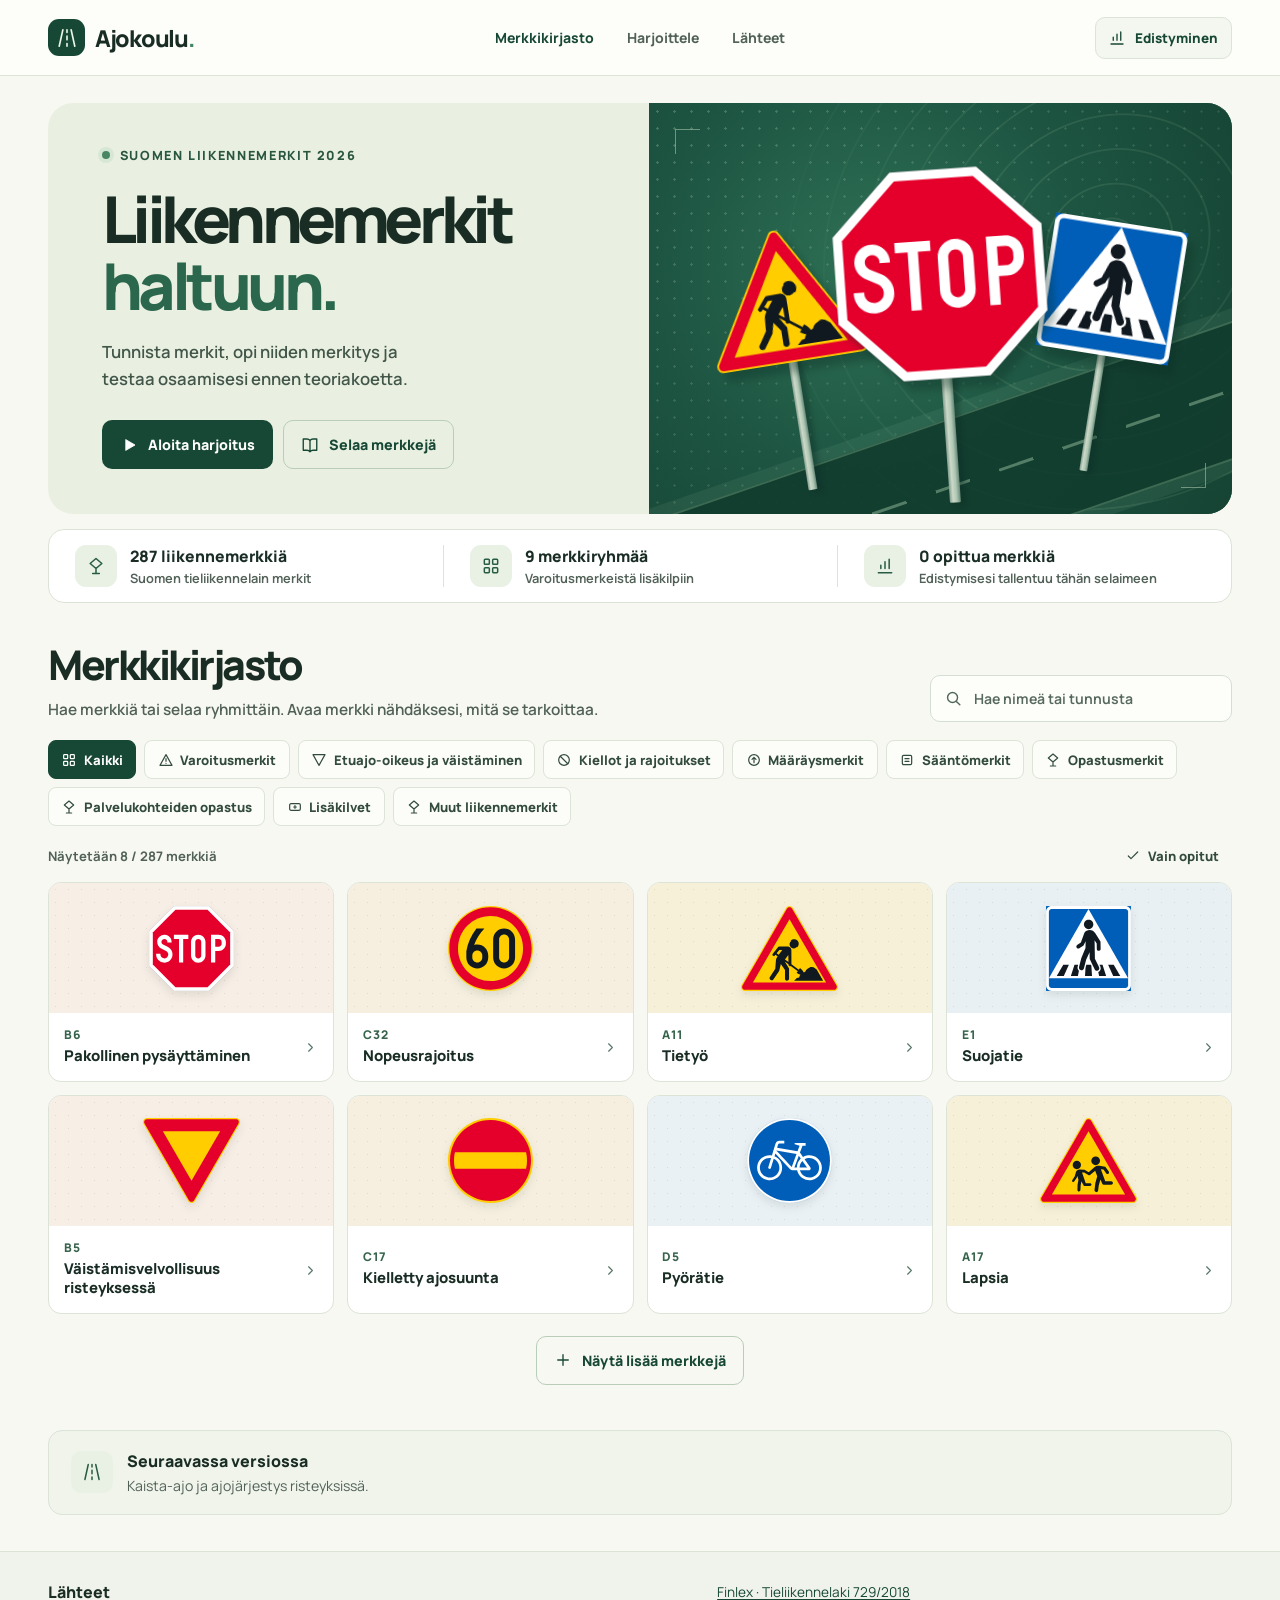
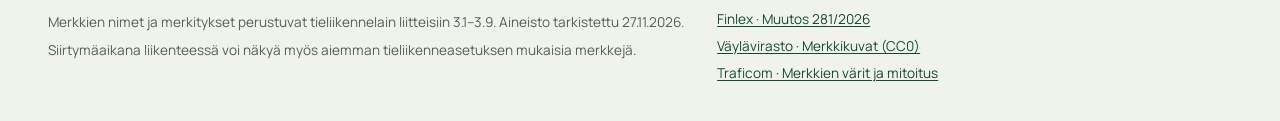
==== index.html @ 222dfa7f "First version" ====
<!doctype html>
<html lang="fi">
<head>
  <meta charset="utf-8">
  <meta name="viewport" content="width=device-width, initial-scale=1">
  <meta name="description" content="Opettele Suomen liikennemerkit merkkikirjaston ja monivalintaharjoitusten avulla. Aineisto on tarkistettu vuonna 2026.">
  <meta name="theme-color" content="#f7f8f2">
  <title>Ajokoulu – Liikennemerkit haltuun</title>
  <link rel="icon" href="./assets/signs/B6.svg" type="image/svg+xml">
  <link rel="stylesheet" href="./styles.css">
  <script defer src="./signs.js"></script>
  <script defer src="./app.js"></script>
</head>
<body id="alku">
  <svg class="icon-library" xmlns="http://www.w3.org/2000/svg" aria-hidden="true">
    <symbol id="i-road" viewBox="0 0 24 24"><path d="M7.5 3 3.5 21M16.5 3l4 18M12 3v3m0 4v4m0 4v3"/></symbol>
    <symbol id="i-book" viewBox="0 0 24 24"><path d="M12 6a5 5 0 0 0-4-2H3v15h5a5 5 0 0 1 4 2 5 5 0 0 1 4-2h5V4h-5a5 5 0 0 0-4 2zm0 0v15"/></symbol>
    <symbol id="i-play" viewBox="0 0 24 24"><path d="m8 5 12 7-12 7z"/></symbol>
    <symbol id="i-progress" viewBox="0 0 24 24"><path d="M4 20h16M7 15v-4m5 4V7m5 8V4"/></symbol>
    <symbol id="i-search" viewBox="0 0 24 24"><circle cx="10.8" cy="10.8" r="6.3"/><path d="m16 16 4 4"/></symbol>
    <symbol id="i-grid" viewBox="0 0 24 24"><rect x="4" y="4" width="6" height="6" rx="1"/><rect x="14" y="4" width="6" height="6" rx="1"/><rect x="4" y="14" width="6" height="6" rx="1"/><rect x="14" y="14" width="6" height="6" rx="1"/></symbol>
    <symbol id="i-sign" viewBox="0 0 24 24"><path d="M12 16v5m-4 0h8M12 3l7 6-7 6-7-6z"/></symbol>
    <symbol id="i-warning" viewBox="0 0 24 24"><path d="M12 4 3 20h18zM12 10v4m0 3h.01"/></symbol>
    <symbol id="i-yield" viewBox="0 0 24 24"><path d="M12 20 3 4h18z"/></symbol>
    <symbol id="i-ban" viewBox="0 0 24 24"><circle cx="12" cy="12" r="8"/><path d="m6.4 6.4 11.2 11.2"/></symbol>
    <symbol id="i-direction" viewBox="0 0 24 24"><circle cx="12" cy="12" r="8"/><path d="m9 11 3-3 3 3m-3-3v8"/></symbol>
    <symbol id="i-rule" viewBox="0 0 24 24"><rect x="5" y="5" width="14" height="14" rx="2"/><path d="M9 10h6m-6 4h6"/></symbol>
    <symbol id="i-extra" viewBox="0 0 24 24"><rect x="4" y="7" width="16" height="10" rx="2"/><path d="M12 10v4m-2-2h4"/></symbol>
    <symbol id="i-check" viewBox="0 0 24 24"><path d="m5 12 4 4 10-10"/></symbol>
    <symbol id="i-close" viewBox="0 0 24 24"><path d="m6 6 12 12M18 6 6 18"/></symbol>
    <symbol id="i-chevron" viewBox="0 0 24 24"><path d="m9 6 6 6-6 6"/></symbol>
    <symbol id="i-plus" viewBox="0 0 24 24"><path d="M5 12h14m-7-7v14"/></symbol>
  </svg>
  <a class="skip-link" href="#sisalto">Siirry sisältöön</a>
  <header class="site-header">
    <div class="wrap header-inner">
      <a class="brand" href="#alku" aria-label="Ajokoulu, sivun alku">
        <span class="brand-mark"><svg class="icon" aria-hidden="true"><use href="#i-road"></use></svg></span>
        <span>Ajokoulu<span class="brand-dot">.</span></span>
      </a>
      <nav class="nav" aria-label="Päävalikko">
        <a href="#merkkikirjasto" class="nav-primary">Merkkikirjasto</a>
        <button type="button" data-start-quiz>Harjoittele</button>
        <a href="#lahteet">Lähteet</a>
      </nav>
      <button type="button" class="progress-link" id="show-progress">
        <svg class="icon" aria-hidden="true"><use href="#i-progress"></use></svg><span>Edistyminen</span>
      </button>
    </div>
  </header>
  <main class="wrap" id="sisalto">
    <section class="hero" aria-labelledby="main-title">
      <div class="hero-copy">
        <p class="eyebrow"><span></span> Suomen liikennemerkit 2026</p>
        <h1 id="main-title">Liikennemerkit <em>haltuun.</em></h1>
        <p class="hero-description">Tunnista merkit, opi niiden merkitys ja testaa osaamisesi ennen teoriakoetta.</p>
        <div class="hero-actions">
          <button class="button button-primary" type="button" data-start-quiz><svg class="icon" aria-hidden="true"><use href="#i-play"></use></svg>Aloita harjoitus</button>
          <a class="button button-outline" href="#merkkikirjasto"><svg class="icon" aria-hidden="true"><use href="#i-book"></use></svg>Selaa merkkejä</a>
        </div>
      </div>
      <div class="hero-art" aria-hidden="true">
        <div class="art-lines"></div>
        <div class="art-road"></div>
        <span class="art-frame frame-top"></span><span class="art-frame frame-bottom"></span>
        <div class="roadside roadside-work"><span class="sign-pole"></span><img src="./assets/signs/A11.svg" alt=""></div>
        <div class="roadside roadside-stop"><span class="sign-pole"></span><img src="./assets/signs/B6.svg" alt=""></div>
        <div class="roadside roadside-crossing"><span class="sign-pole"></span><img src="./assets/signs/E1.svg" alt=""></div>
      </div>
    </section>

    <section class="facts" aria-label="Aineisto ja edistyminen">
      <div class="fact"><span class="fact-icon"><svg class="icon" aria-hidden="true"><use href="#i-sign"></use></svg></span><div><strong id="sign-total">Liikennemerkit</strong><span>Suomen tieliikennelain merkit</span></div></div>
      <div class="fact"><span class="fact-icon"><svg class="icon" aria-hidden="true"><use href="#i-grid"></use></svg></span><div><strong>9 merkkiryhmää</strong><span>Varoitusmerkeistä lisäkilpiin</span></div></div>
      <div class="fact"><span class="fact-icon"><svg class="icon" aria-hidden="true"><use href="#i-progress"></use></svg></span><div><strong id="learned-total">0 opittua merkkiä</strong><span>Edistymisesi tallentuu tähän selaimeen</span></div></div>
    </section>

    <section class="catalog" id="merkkikirjasto" aria-labelledby="catalog-title">
      <div class="catalog-heading">
        <div>
          <h2 id="catalog-title">Merkkikirjasto</h2>
          <p>Hae merkkiä tai selaa ryhmittäin. Avaa merkki nähdäksesi, mitä se tarkoittaa.</p>
        </div>
        <div class="search-box">
          <svg class="icon" aria-hidden="true"><use href="#i-search"></use></svg>
          <label class="sr-only" for="search">Hae nimeä tai tunnusta</label>
          <input id="search" type="search" autocomplete="off" placeholder="Hae nimeä tai tunnusta">
        </div>
      </div>
      <div class="category-list" id="categories" role="group" aria-label="Rajaa merkkiryhmän mukaan"></div>
      <div class="catalog-meta">
        <p id="catalog-count" role="status"></p>
        <button id="learned-filter" type="button" aria-pressed="false"><svg class="icon" aria-hidden="true"><use href="#i-check"></use></svg> Vain opitut</button>
      </div>
      <div class="sign-grid" id="sign-grid"></div>
      <div class="empty-state" id="empty-state" hidden>
        <p id="empty-message"></p>
        <button class="button button-outline" id="reset-filters" type="button">Tyhjennä rajaukset</button>
      </div>
      <div class="catalog-pagination" id="pagination" hidden>
        <button class="button button-outline" id="show-more" type="button"><svg class="icon" aria-hidden="true"><use href="#i-plus"></use></svg>Näytä lisää merkkejä</button>
      </div>
      <noscript><p>Merkkikirjasto ja harjoitukset tarvitsevat JavaScriptin.</p></noscript>
    </section>

    <section class="roadmap" aria-labelledby="roadmap-title">
      <span class="fact-icon"><svg class="icon" aria-hidden="true"><use href="#i-road"></use></svg></span>
      <div><h2 id="roadmap-title">Seuraavassa versiossa</h2><p>Kaista-ajo ja ajojärjestys risteyksissä.</p></div>
    </section>
  </main>
  <footer class="site-footer" id="lahteet">
    <div class="wrap footer-inner">
      <div>
        <h2>Lähteet</h2>
        <p>Merkkien nimet ja merkitykset perustuvat tieliikennelain liitteisiin 3.1–3.9. Aineisto tarkistettu 27.11.2026.</p>
        <p>Siirtymäaikana liikenteessä voi näkyä myös aiemman tieliikenneasetuksen mukaisia merkkejä.</p>
      </div>
      <ul>
        <li><a href="https://www.finlex.fi/fi/lainsaadanto/2018/729">Finlex · Tieliikennelaki 729/2018</a></li>
        <li><a href="https://www.finlex.fi/fi/lainsaadanto/saadoskokoelma/2026/281">Finlex · Muutos 281/2026</a></li>
        <li><a href="https://github.com/finnishtransportagency/liikennemerkit">Väylävirasto · Merkkikuvat (CC0)</a></li>
        <li><a href="https://www.traficom.fi/fi/tieliikenteen-turvallisuus-ja-valvonta/tie-ja-raitioliikenteen-ohjauslaitteiden-varit-rakenne-ja-mitoitus">Traficom · Merkkien värit ja mitoitus</a></li>
      </ul>
    </div>
  </footer>

  <dialog id="sign-dialog" aria-labelledby="sign-title" class="dialog">
    <div class="dialog-top"><p id="sign-category" class="dialog-kicker"></p><button class="icon-button close-dialog" type="button" aria-label="Sulje merkin tiedot"><svg class="icon" aria-hidden="true"><use href="#i-close"></use></svg></button></div>
    <div class="detail-display" id="detail-display">
      <img id="detail-image" alt="">
    </div>
    <div class="dialog-content">
      <p id="detail-code" class="sign-code"></p>
      <h2 id="sign-title"></h2>
      <div id="sign-explanation"></div>
      <div id="variants" class="variants" hidden>
        <h3>Merkin kuvat</h3>
        <div id="variant-list" class="variant-list" role="group" aria-label="Valitse merkin kuva"></div>
      </div>
      <details id="legal-text" class="legal-text"><summary>Tieliikennelain selite</summary><div id="sign-law"></div></details>
      <div class="dialog-actions">
        <button class="button button-primary" type="button" id="toggle-learned" aria-pressed="false"><svg class="icon" aria-hidden="true"><use href="#i-check"></use></svg><span>Merkitse opituksi</span></button>
        <a id="sign-source" class="detail-source" href="https://www.finlex.fi/fi/lainsaadanto/2018/729">Katso lähde Finlexistä</a>
      </div>
    </div>
  </dialog>

  <dialog id="quiz-dialog" aria-labelledby="quiz-title" class="dialog quiz-dialog">
    <div class="dialog-top"><p class="dialog-kicker">Liikennemerkkiharjoitus</p><button class="icon-button close-dialog" type="button" aria-label="Sulje harjoitus"><svg class="icon" aria-hidden="true"><use href="#i-close"></use></svg></button></div>
    <div class="dialog-content" id="quiz-content"></div>
  </dialog>

  <dialog id="progress-dialog" aria-labelledby="progress-title" class="dialog">
    <div class="dialog-top"><p class="dialog-kicker">Oma edistyminen</p><button class="icon-button close-dialog" type="button" aria-label="Sulje edistyminen"><svg class="icon" aria-hidden="true"><use href="#i-close"></use></svg></button></div>
    <div class="dialog-content progress-content">
      <h2 id="progress-title">Opitut merkit</h2>
      <p id="progress-description"></p>
      <div id="progress-groups" class="progress-groups"></div>
      <button type="button" class="button button-primary" id="show-learned"><svg class="icon" aria-hidden="true"><use href="#i-check"></use></svg>Selaa opittuja merkkejä</button>
    </div>
  </dialog>
</body>
</html>
---- styles.css ----
@font-face {
  font-family: Manrope;
  src: url("./assets/fonts/manrope-latin.woff2") format("woff2");
  font-weight: 400 800;
  font-style: normal;
  font-display: swap;
}

:root {
  color-scheme: light;
  --page: #f7f8f2;
  --surface: #fff;
  --ink: #192d24;
  --muted: #516157;
  --forest: #174835;
  --green: #2b674d;
  --line: #dce3d7;
  --pale: #e8f0e1;
  --max-width: 1232px;
  font-family: Manrope, system-ui, sans-serif;
  background: var(--page);
  color: var(--ink);
}

*, *::before, *::after { box-sizing: border-box; }
body { margin: 0; min-width: 280px; }
body:has(dialog[open]) { overflow: hidden; }
button, input, select { font: inherit; }
button { cursor: pointer; }
a { color: inherit; }
h1, h2, h3, p { margin: 0; }
img { display: block; max-width: 100%; }
[hidden] { display: none !important; }
:focus-visible { outline: 3px solid #287354; outline-offset: 4px; }

.wrap { width: min(var(--max-width), calc(100% - 96px)); margin-inline: auto; }
.icon-library { position: absolute; width: 0; height: 0; overflow: hidden; }
.icon {
  flex: none;
  inline-size: 20px;
  block-size: 20px;
  fill: none;
  stroke: currentColor;
  stroke-linecap: round;
  stroke-linejoin: round;
  stroke-width: 1.8;
}
.sr-only, .skip-link:not(:focus) {
  position: absolute;
  width: 1px;
  height: 1px;
  overflow: hidden;
  clip-path: inset(50%);
  white-space: nowrap;
}
.skip-link:focus {
  position: absolute;
  z-index: 5;
  top: 1rem;
  left: 1rem;
  padding: .75rem 1rem;
  background: var(--surface);
}

.site-header { background: #fdfefa; border-bottom: 1px solid var(--line); }
.header-inner {
  min-height: 75px;
  display: grid;
  grid-template-columns: 1fr auto 1fr;
  align-items: center;
  gap: 24px;
}
.brand {
  display: inline-flex;
  align-items: center;
  gap: 10px;
  justify-self: start;
  color: var(--ink);
  font-size: 1.45rem;
  font-weight: 800;
  letter-spacing: -.055em;
  text-decoration: none;
}
.brand-mark {
  display: grid;
  place-items: center;
  width: 37px;
  height: 37px;
  border-radius: 11px;
  background: var(--forest);
  color: #eaf6e7;
}
.brand-mark .icon { width: 22px; height: 22px; }
.brand-dot { color: #3f8864; }
.nav { display: flex; align-items: center; gap: clamp(14px, 2.55vw, 38px); }
.nav a, .nav button {
  font-size: .875rem;
  font-weight: 750;
  color: var(--muted);
  white-space: nowrap;
  text-decoration: none;
  background: transparent;
  border: 0;
  padding: .7rem 0;
}
.nav a:hover, .nav button:hover, .nav a.nav-primary { color: var(--forest); }
.nav a:hover, .nav button:hover { text-decoration: underline; text-underline-offset: .25em; }
.progress-link {
  display: flex;
  align-items: center;
  gap: .55rem;
  justify-self: end;
  min-height: 42px;
  padding: .45rem .8rem;
  border: 1px solid var(--line);
  border-radius: 10px;
  background: #f4f7ef;
  color: var(--forest);
  font-size: .84rem;
  font-weight: 800;
}
.progress-link:hover { background: var(--pale); }
.progress-link .icon { width: 18px; height: 18px; }

.hero {
  isolation: isolate;
  display: grid;
  grid-template-columns: 1.03fr 1fr;
  min-height: 411px;
  margin-top: 27px;
  overflow: hidden;
  border-radius: 25px;
  background: #e9f0e1;
}
.hero-copy { padding: clamp(36px, 3.4vw, 48px) clamp(32px, 4.2vw, 61px); }
.eyebrow {
  display: flex;
  align-items: center;
  gap: .62rem;
  margin-bottom: 1.35rem;
  color: #28563f;
  font-size: .79rem;
  font-weight: 800;
  letter-spacing: .13em;
  text-transform: uppercase;
}
.eyebrow span {
  width: 8px;
  height: 8px;
  border-radius: 50%;
  background: #4b8663;
  box-shadow: 0 0 0 4px #d7e7d6;
}
.hero h1 {
  font-size: clamp(2.85rem, 5.05vw, 4.65rem);
  line-height: 1.035;
  font-weight: 800;
  letter-spacing: -.07em;
}
.hero h1 em { display: block; color: var(--green); font-style: normal; }
.hero-description {
  max-width: 330px;
  margin-top: 1.18rem;
  color: #42564a;
  font-size: 1.045rem;
  font-weight: 600;
  line-height: 1.65;
}
.hero-actions { display: flex; flex-wrap: wrap; gap: 10px; margin-top: 1.7rem; }
.button {
  display: inline-flex;
  align-items: center;
  justify-content: center;
  gap: .62rem;
  min-height: 49px;
  padding: .7rem 1.07rem;
  border: 1px solid transparent;
  border-radius: 10px;
  font-weight: 800;
  font-size: .89rem;
  line-height: 1.35;
  text-align: center;
  text-decoration: none;
}
.button .icon { width: 18px; height: 18px; }
.button-primary { background: var(--forest); color: #fff; }
.button-primary:hover { background: #235d45; }
.button-primary .icon:has(use[href="#i-play"]) { fill: currentColor; stroke-width: 1.1; }
.button-outline { border-color: #b9cdb9; background: transparent; color: var(--forest); }
.button-outline:hover { background: #e0ebda; }

.hero-art {
  position: relative;
  isolation: isolate;
  min-height: 100%;
  overflow: hidden;
  background-color: #194f3d;
  background-image: radial-gradient(circle at 38% 40%, #2f7156 0, #1d5542 48%, #164333 100%);
}
.hero-art::before {
  position: absolute;
  inset: 0;
  background: radial-gradient(circle, #bcd6be48 1px, transparent 1.45px) 0 0 / 17px 17px;
  mask-image: linear-gradient(140deg, #000, #0005 65%, transparent);
  content: "";
}
.art-lines {
  position: absolute;
  inset: -44% -41% -12% 17%;
  border-radius: 49%;
  transform: rotate(-28deg);
  background: repeating-radial-gradient(ellipse, transparent 0 25px, #a9d0aa22 26px 27px, transparent 28px 38px);
  mask-image: linear-gradient(120deg, transparent 10%, #000 43%, #0008 80%);
}
.art-road {
  position: absolute;
  inset: auto -30% -8% -20%;
  height: 32%;
  border-block: 2px solid #6d9d7b75;
  transform: rotate(-19deg);
  background: #113b2ddd;
  box-shadow: 0 0 0 12px #96c5a017;
}
.art-road::after {
  position: absolute;
  inset: 49% 0 auto;
  height: 3px;
  background: repeating-linear-gradient(90deg, #81a88a99 0 36px, transparent 36px 67px);
  content: "";
}
.art-frame { position: absolute; width: 25px; height: 25px; border-color: #b1ccb18c; border-style: solid; }
.frame-top { top: 26px; left: 26px; border-width: 1px 0 0 1px; }
.frame-bottom { right: 26px; bottom: 26px; border-width: 0 1px 1px 0; }
.roadside { position: absolute; isolation: isolate; width: var(--sign-width); top: var(--sign-top); left: var(--sign-left); }
.roadside img { position: relative; z-index: 1; width: 100%; height: auto; filter: drop-shadow(7px 10px 4px #0c2d235b); }
.sign-pole {
  position: absolute;
  z-index: -1;
  top: 47%;
  left: calc(50% - var(--pole-width) / 2);
  width: var(--pole-width);
  height: var(--pole-height);
  border-radius: 2px 2px 1px 1px;
  background: linear-gradient(90deg, #819b8c, #cbd9c8 31%, #aec6b3 65%, #668876);
  box-shadow: 5px 3px 5px #0c2b2360;
}
.roadside-work {
  --sign-width: 26%; --sign-top: 31%; --sign-left: 10%; --pole-width: 9px; --pole-height: 150%;
  transform: rotate(-9deg);
}
.roadside-stop {
  --sign-width: 36%; --sign-top: 16%; --sign-left: 32%; --pole-width: 11px; --pole-height: 112%;
  z-index: 2;
  transform: rotate(-4deg);
}
.roadside-crossing {
  --sign-width: 23%; --sign-top: 29%; --sign-left: 68%; --pole-width: 8px; --pole-height: 140%;
  transform: rotate(9deg);
}

.facts {
  display: grid;
  grid-template-columns: repeat(3, 1fr);
  margin-top: 15px;
  padding: 15px 0;
  background: var(--surface);
  border: 1px solid var(--line);
  border-radius: 16px;
}
.fact {
  display: flex;
  align-items: center;
  gap: 13px;
  padding: 0 clamp(15px, 2.05vw, 30px);
}
.fact + .fact { border-left: 1px solid var(--line); }
.fact-icon {
  display: grid;
  place-items: center;
  flex: none;
  width: 42px;
  height: 42px;
  border-radius: 11px;
  background: #e9f1e4;
  color: #275b43;
}
.fact strong, .fact div > span { display: block; }
.fact strong { font-size: .98rem; font-weight: 800; }
.fact div > span { margin-top: .15rem; color: var(--muted); font-size: .8rem; font-weight: 650; }

.catalog { margin-top: 39px; scroll-margin-top: 20px; }
.catalog-heading { display: flex; align-items: end; justify-content: space-between; gap: 18px; }
.catalog-heading h2, .dialog-content h2 {
  font-size: clamp(2rem, 3.2vw, 2.7rem);
  line-height: 1.12;
  letter-spacing: -.06em;
  font-weight: 800;
}
.catalog-heading p { margin-top: .58rem; color: var(--muted); font-size: .96rem; line-height: 1.6; font-weight: 600; }
.search-box {
  flex: 0 1 302px;
  position: relative;
  color: #53685b;
}
.search-box .icon { position: absolute; top: 14px; left: 14px; width: 19px; height: 19px; pointer-events: none; }
.search-box input {
  display: block;
  width: 100%;
  min-height: 47px;
  padding: .55rem .7rem .55rem 2.67rem;
  border: 1px solid #d5ded4;
  border-radius: 10px;
  background: #fdfefa;
  color: var(--ink);
  font-size: .88rem;
  font-weight: 650;
}
.search-box input::placeholder { color: #57695e; opacity: 1; }
.category-list { display: flex; flex-wrap: wrap; gap: 8px; margin-top: 18px; }
.category-list button, #learned-filter {
  display: inline-flex;
  align-items: center;
  gap: .42rem;
  min-height: 39px;
  padding: .4rem .77rem;
  border-radius: 8px;
  border: 1px solid var(--line);
  background: #fcfdf9;
  color: #334b3d;
  font-size: .82rem;
  font-weight: 800;
}
.category-list .icon, #learned-filter .icon { width: 16px; height: 16px; }
.category-list button:hover, #learned-filter:hover { background: #eaf1e5; }
.category-list button[aria-pressed="true"], #learned-filter[aria-pressed="true"] {
  color: #fff;
  background: var(--forest);
  border-color: var(--forest);
}
.catalog-meta { display: flex; justify-content: space-between; align-items: center; gap: .6rem; margin: 13px 0 9px; }
.catalog-meta p { color: var(--muted); font-size: .82rem; font-weight: 700; }
#learned-filter { min-height: 34px; border-color: transparent; background: transparent; }
#learned-filter[aria-pressed="true"] { background: var(--forest); }
#learned-filter:hover:not([aria-pressed="true"]) { background: var(--pale); }
.sign-grid { display: grid; grid-template-columns: repeat(4, minmax(0, 1fr)); gap: 13px; }
.sign-card {
  display: flex;
  flex-direction: column;
  overflow: hidden;
  padding: 0;
  text-align: left;
  border: 1px solid var(--line);
  border-radius: 13px;
  background: var(--surface);
  color: var(--ink);
}
.sign-card:hover { border-color: #91ad98; box-shadow: 0 5px 16px #153e2a12; }
.sign-card:hover .card-chevron { transform: translateX(3px); }
.sign-stage, .detail-display, .question-image {
  display: grid;
  place-items: center;
  background-color: var(--sign-bg, #edf3e9);
  background-image: radial-gradient(circle, #54674822 0.8px, transparent 1px);
  background-size: 13px 13px;
}
.sign-card[data-group="A"], #detail-display[data-group="A"] { --sign-bg: #f7f0d9; }
.sign-card[data-group="B"], #detail-display[data-group="B"] { --sign-bg: #f7eee6; }
.sign-card[data-group="C"], #detail-display[data-group="C"] { --sign-bg: #f6efdf; }
.sign-card[data-group="D"], #detail-display[data-group="D"] { --sign-bg: #eaf1f5; }
.sign-card[data-group="E"], #detail-display[data-group="E"] { --sign-bg: #e9f0f3; }
.sign-stage { position: relative; width: 100%; height: 130px; padding: 18px; }
.sign-stage img { max-width: 84%; max-height: 85px; width: auto; height: auto; filter: drop-shadow(0 4px 4px #1d37241c); }
.learned-badge {
  position: absolute;
  top: 9px;
  right: 9px;
  display: grid;
  place-items: center;
  width: 27px;
  height: 27px;
  border-radius: 50%;
  background: #d7e9d9;
  color: var(--forest);
}
.learned-badge .icon { width: 16px; height: 16px; }
.sign-card-label { display: flex; align-items: center; justify-content: space-between; gap: 9px; width: 100%; flex: 1; padding: .82rem .93rem .93rem; }
.sign-code { display: block; color: #38644d; font-size: .75rem; font-weight: 800; letter-spacing: .08em; }
.card-name { display: block; margin-top: .18rem; font-size: .93rem; font-weight: 800; line-height: 1.32; overflow-wrap: anywhere; hyphens: auto; }
.card-chevron { flex: none; width: 15px; height: 15px; color: #577767; transition: transform .15s ease; }
.card-chevron .icon { width: 15px; height: 15px; }
.catalog-pagination { display: flex; justify-content: center; margin-top: 22px; }
.empty-state { padding: 2rem 1rem; border: 1px dashed #b7c8b7; border-radius: 13px; text-align: center; }
.empty-state p { margin-bottom: 1rem; color: var(--muted); }
.roadmap {
  display: flex;
  align-items: center;
  gap: 14px;
  margin-block: 45px 36px;
  padding: 19px 22px;
  border: 1px solid var(--line);
  border-radius: 14px;
  background: #f0f4eb;
}
.roadmap h2 { font-size: 1rem; font-weight: 800; }
.roadmap p { margin-top: .25rem; color: var(--muted); font-size: .88rem; }
.site-footer { padding: 29px 0 36px; border-top: 1px solid var(--line); background: #eff3eb; color: var(--muted); }
.footer-inner { display: grid; grid-template-columns: 1.25fr 1fr; gap: 1.6rem; }
.footer-inner h2 { margin-bottom: .5rem; color: var(--ink); font-size: 1rem; font-weight: 800; }
.footer-inner p, .footer-inner li { font-size: .85rem; line-height: 1.65; }
.footer-inner p + p { margin-top: .4rem; }
.footer-inner ul { margin: 0; padding: 0; list-style: none; }
.footer-inner li + li { margin-top: .3rem; }
.footer-inner a, .detail-source { color: var(--forest); text-underline-offset: .17em; }

.dialog {
  width: min(620px, calc(100% - 30px));
  max-height: calc(100dvh - 34px);
  padding: 0;
  border: 1px solid var(--line);
  border-radius: 19px;
  background: #fcfdf9;
  color: var(--ink);
  box-shadow: 0 20px 60px #132e2550;
  overscroll-behavior: contain;
}
.dialog::backdrop { background: #152e27a8; }
.dialog-top {
  display: flex;
  align-items: center;
  justify-content: space-between;
  gap: 1rem;
  min-height: 63px;
  padding: 9px 19px 9px 24px;
  border-bottom: 1px solid var(--line);
}
.dialog-kicker { color: #315e48; font-size: .83rem; font-weight: 800; }
.icon-button {
  display: grid;
  place-items: center;
  min-width: 44px;
  min-height: 44px;
  padding: 0;
  border: 1px solid var(--line);
  border-radius: 10px;
  background: #f1f5ed;
  color: var(--forest);
}
.icon-button:hover { background: var(--pale); }
.detail-display { min-height: 175px; padding: 20px; }
.detail-display img { width: auto; height: auto; max-width: 90%; max-height: 150px; }
.dialog-content { padding: 23px 24px 26px; }
.dialog-content h2 { margin-bottom: 12px; font-size: clamp(1.6rem, 5vw, 2.16rem); }
.dialog-content p { line-height: 1.58; }
.dialog-content p + p { margin-top: .7rem; }
.dialog-content > .sign-code { margin-bottom: .35rem; }
.variants { margin-top: 20px; }
.variants h3 { margin-bottom: 8px; color: var(--muted); font-size: .83rem; }
.variant-list { display: flex; flex-wrap: wrap; gap: 7px; }
.variant-list button {
  display: grid;
  gap: .35rem;
  place-items: center;
  min-width: 59px;
  min-height: 62px;
  padding: 5px;
  color: var(--forest);
  font-size: .75rem;
  font-weight: 800;
  border: 1px solid var(--line);
  border-radius: 7px;
  background: #fff;
}
.variant-list button img { max-height: 30px; max-width: 64px; width: auto; }
.variant-list button[aria-pressed="true"] { background: var(--pale); border-color: #6b977c; }
.legal-text { margin-top: 17px; }
.legal-text summary { cursor: pointer; font-weight: 800; color: var(--forest); }
.legal-text div { margin-top: .65rem; color: var(--muted); }
.dialog-actions { display: flex; flex-wrap: wrap; align-items: center; gap: .8rem 1.1rem; margin-top: 20px; }
.dialog-actions button[aria-pressed="true"] { background: var(--pale); border-color: #a8c1ab; color: var(--forest); }
.detail-source { font-size: .88rem; font-weight: 750; }

.quiz-setup { display: grid; gap: .8rem; margin-top: 1.15rem; }
.quiz-setup label { display: grid; gap: .42rem; font-size: .88rem; font-weight: 800; color: var(--forest); }
.quiz-setup select {
  appearance: none;
  width: 100%;
  min-height: 47px;
  padding: .6rem 2.4rem .6rem .7rem;
  border: 1px solid #bdcdbd;
  border-radius: 8px;
  color: var(--ink);
  background: linear-gradient(45deg, transparent 48%, var(--forest) 51%) right 20px center / 6px 6px no-repeat,
    linear-gradient(-45deg, transparent 48%, var(--forest) 51%) right 14px center / 6px 6px no-repeat, #fff;
}
.quiz-setup .button { justify-self: start; }
.quiz-status { display: flex; justify-content: space-between; flex-wrap: wrap; gap: .5rem; color: var(--muted); font-size: .84rem; font-weight: 800; }
progress { width: 100%; height: 8px; margin: .48rem 0 1rem; border: none; border-radius: 5px; background: #e1eadf; accent-color: #397653; }
progress::-webkit-progress-bar { border-radius: 5px; background: #e1eadf; }
progress::-webkit-progress-value { border-radius: 5px; background: #397653; }
progress::-moz-progress-bar { border-radius: 5px; background: #397653; }
.question-image { border-radius: 12px; min-height: 115px; margin-bottom: 1rem; padding: 15px; }
.question-image img { width: auto; height: auto; max-height: 118px; max-width: 86%; }
.answers { display: grid; gap: .5rem; }
.answer {
  display: flex;
  gap: .65rem;
  align-items: center;
  padding: .56rem .65rem;
  min-height: 47px;
  border: 1px solid #cedccf;
  border-radius: 8px;
  background: #fff;
  color: var(--ink);
  text-align: left;
  font-size: .88rem;
  font-weight: 750;
}
.answer:hover:not([aria-disabled="true"]) { background: var(--pale); }
.answer[aria-disabled="true"] { cursor: default; }
.answer.correct, .feedback.correct { background: #e5f2e1; border-color: #92b798; }
.answer.incorrect, .feedback.incorrect { background: #f9eae5; border-color: #d8a896; }
.answer-number {
  display: grid;
  place-items: center;
  flex: none;
  height: 27px;
  min-width: 27px;
  border-radius: 6px;
  background: #edf2eb;
  color: var(--forest);
  font-size: .77rem;
  font-weight: 800;
}
.quiz-feedback:not(:empty) { margin-top: 12px; }
.feedback { padding: .7rem .8rem; border: 1px solid; border-radius: 8px; font-size: .86rem; }
.feedback strong { display: block; margin-bottom: .25rem; }
.quiz-next { margin-top: .75rem; }
.quiz-results-list { margin: .8rem 0 0; padding-left: 1.3rem; color: var(--muted); }
.quiz-results-list li + li { margin-top: .36rem; }
.quiz-results-list button { padding: .15rem; border: none; color: var(--forest); text-decoration: underline; background: none; text-align: left; }
.progress-groups { display: grid; gap: .28rem; margin: .95rem 0 .45rem; }
.progress-row { display: flex; justify-content: space-between; align-items: baseline; gap: 1rem; color: var(--muted); font-size: .86rem; font-weight: 700; }
.progress-row span:last-child { flex: none; }
.progress-groups progress { margin: 0 0 .28rem; }

@media (max-width: 1050px) {
  .wrap { width: calc(100% - 60px); }
  .hero { min-height: 390px; }
  .hero-copy { padding-inline: clamp(26px, 4vw, 48px); }
  .roadside-stop { --sign-top: 24%; }
  .roadside-work, .roadside-crossing { --sign-top: 36%; }
}

@media (max-width: 760px) {
  .wrap { width: calc(100% - 36px); }
  .header-inner { grid-template-columns: minmax(0, 1fr) auto; gap: 0 10px; min-height: 0; padding-top: 11px; }
  .nav { grid-row: 2; grid-column: 1 / -1; gap: 27px; }
  .progress-link { grid-row: 1; grid-column: 2; }
  .hero { grid-template-columns: minmax(0, 1fr); min-height: 0; margin-top: 19px; border-radius: 19px; }
  .hero-copy { padding: 32px 24px; }
  .hero h1 { font-size: clamp(2.6rem, 9vw, 4.2rem); }
  .hero-art { min-height: 0; height: clamp(225px, 58vw, 320px); }
  .roadside-stop { --sign-width: min(32%, 162px); --sign-top: 13%; --sign-left: 34%; }
  .roadside-work { --sign-width: min(25%, 120px); --sign-top: 29%; --sign-left: 13%; }
  .roadside-crossing { --sign-width: min(22%, 100px); --sign-top: 34%; --sign-left: 69%; }
  .facts { grid-template-columns: 1fr; padding: 0 14px; }
  .fact { padding: 11px 0; }
  .fact + .fact { border-left: 0; border-top: 1px solid var(--line); }
  .catalog { margin-top: 36px; }
  .catalog-heading { display: grid; align-items: stretch; gap: .8rem; }
  .category-list { margin-top: 16px; }
  .sign-grid { grid-template-columns: repeat(2, minmax(0, 1fr)); gap: 10px; }
  .footer-inner { grid-template-columns: 1fr; gap: 1rem; }
}

@media (max-width: 360px) {
  .wrap { width: calc(100% - 24px); }
  .nav { gap: clamp(12px, 4.1vw, 17px); }
  .hero-copy { padding-inline: 18px; }
  .hero h1 { font-size: clamp(1.9rem, 11vw, 2.6rem); }
  .hero-actions { display: grid; }
  .sign-stage { height: 105px; }
  .sign-stage img { max-height: 70px; }
  .sign-card-label { padding-inline: .53rem; }
  .card-chevron { display: none; }
}

@media (max-width: 300px) {
  .nav a, .nav button { font-size: .8rem; }
}

@media (prefers-reduced-motion: reduce) {
  *, *::before, *::after { scroll-behavior: auto !important; transition: none !important; }
}
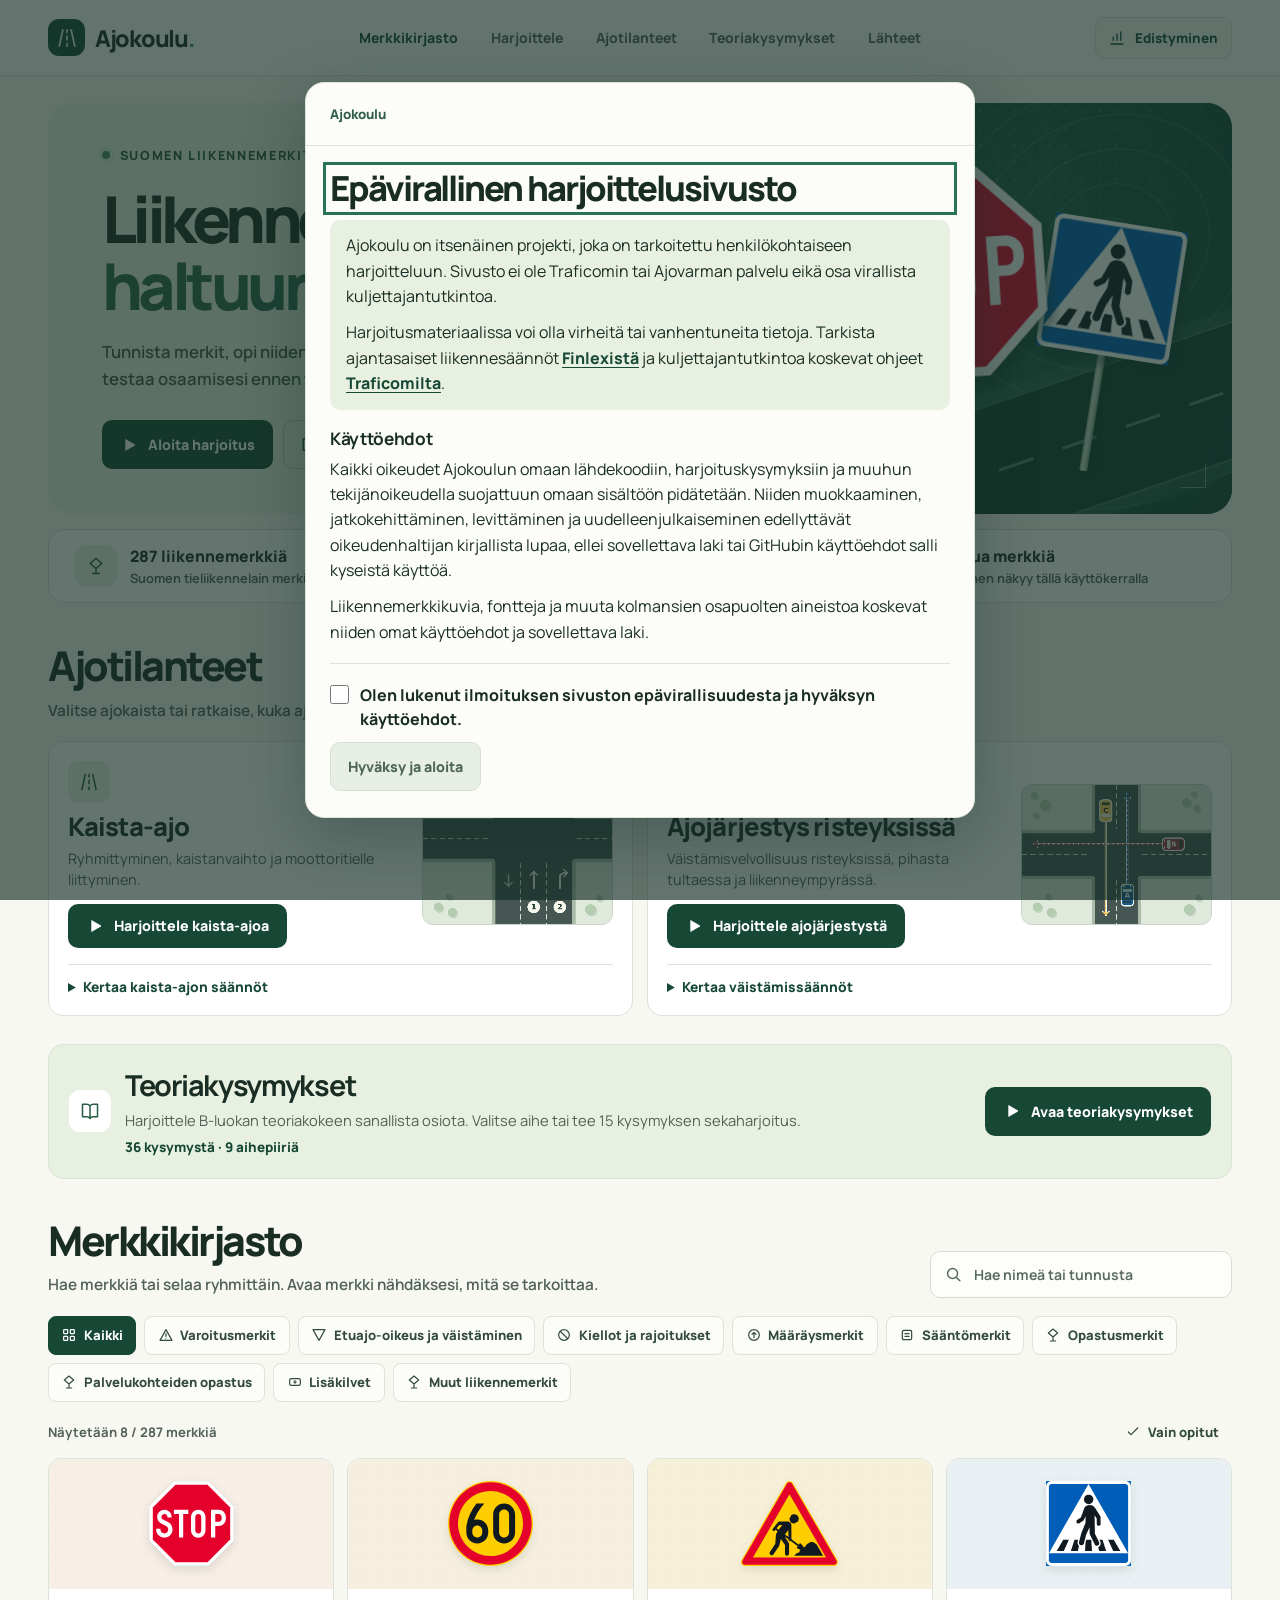
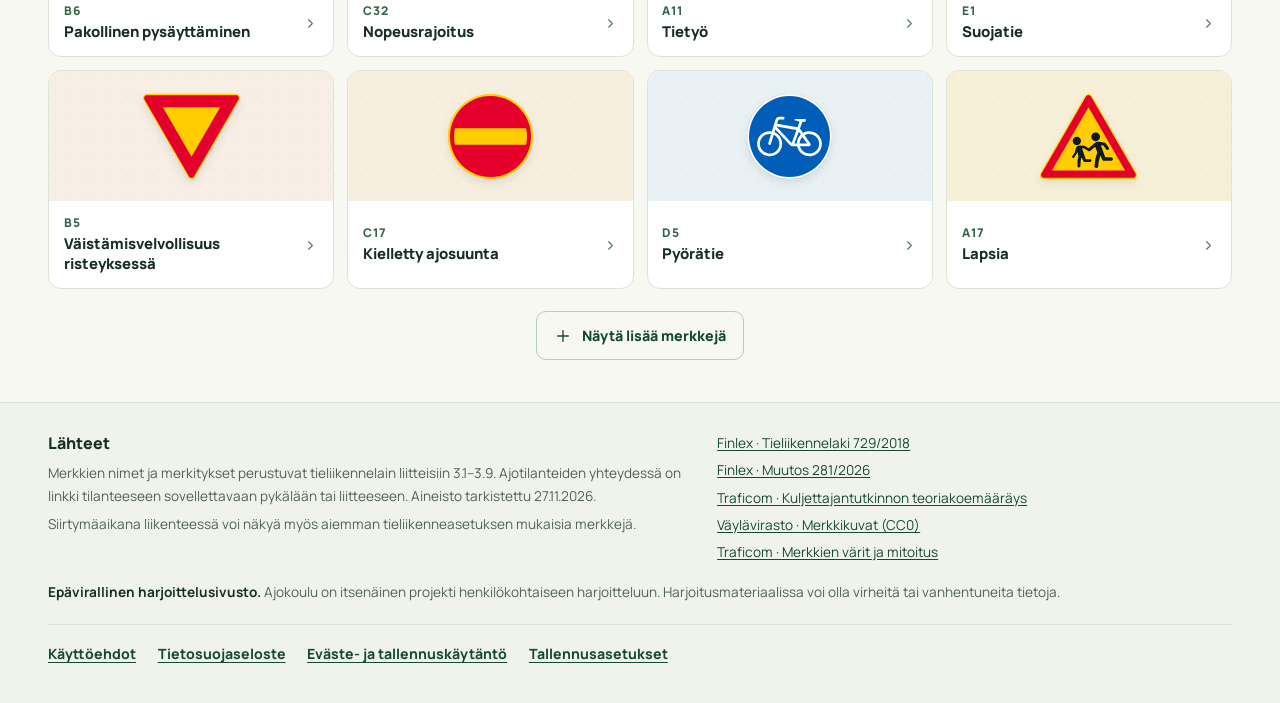
==== commit 69ba4c02: "Lisää kaista-ajon ja ajojärjestyksen harjoitukset Lisää tietosuojaseloste ja vapaaehtoinen edistymis" ====
--- a/index.html
+++ b/index.html
@@ -3,13 +3,22 @@
 <head>
   <meta charset="utf-8">
   <meta name="viewport" content="width=device-width, initial-scale=1">
-  <meta name="description" content="Opettele Suomen liikennemerkit merkkikirjaston ja monivalintaharjoitusten avulla. Aineisto on tarkistettu vuonna 2026.">
+  <meta name="description" content="Harjoittele B-luokan teoriakysymyksiä, Suomen liikennemerkkejä, kaista-ajoa ja ajojärjestystä risteyksissä. Aineisto on tarkistettu vuonna 2026.">
   <meta name="theme-color" content="#f7f8f2">
-  <title>Ajokoulu – Liikennemerkit haltuun</title>
+  <title>Ajokoulu – Liikennemerkit ja ajotilanteet</title>
   <link rel="icon" href="./assets/signs/B6.svg" type="image/svg+xml">
   <link rel="stylesheet" href="./styles.css">
+  <link rel="stylesheet" href="./driving.css">
+  <script defer src="./progress-storage.js"></script>
   <script defer src="./signs.js"></script>
   <script defer src="./app.js"></script>
+  <script defer src="./driving-data.js"></script>
+  <script defer src="./driving-diagrams.js"></script>
+  <script defer src="./driving.js"></script>
+  <script defer src="./theory-data.js"></script>
+  <script defer src="./theory.js"></script>
+  <script defer src="./terms.js"></script>
+  <script defer src="./privacy-settings.js"></script>
 </head>
 <body id="alku">
   <svg class="icon-library" xmlns="http://www.w3.org/2000/svg" aria-hidden="true">
@@ -31,8 +40,9 @@
     <symbol id="i-chevron" viewBox="0 0 24 24"><path d="m9 6 6 6-6 6"/></symbol>
     <symbol id="i-plus" viewBox="0 0 24 24"><path d="M5 12h14m-7-7v14"/></symbol>
   </svg>
-  <a class="skip-link" href="#sisalto">Siirry sisältöön</a>
-  <header class="site-header">
+  <noscript><p class="wrap terms-noscript">Ajokoulun käyttöehtojen hyväksyminen ja harjoitukset tarvitsevat JavaScriptin.</p></noscript>
+  <a class="skip-link" href="#sisalto" data-terms-gated inert>Siirry sisältöön</a>
+  <header class="site-header" data-terms-gated inert>
     <div class="wrap header-inner">
       <a class="brand" href="#alku" aria-label="Ajokoulu, sivun alku">
         <span class="brand-mark"><svg class="icon" aria-hidden="true"><use href="#i-road"></use></svg></span>
@@ -41,6 +51,8 @@
       <nav class="nav" aria-label="Päävalikko">
         <a href="#merkkikirjasto" class="nav-primary">Merkkikirjasto</a>
         <button type="button" data-start-quiz>Harjoittele</button>
+        <a href="#ajotilanteet">Ajotilanteet</a>
+        <a href="#teoriakysymykset">Teoriakysymykset</a>
         <a href="#lahteet">Lähteet</a>
       </nav>
       <button type="button" class="progress-link" id="show-progress">
@@ -48,7 +60,7 @@
       </button>
     </div>
   </header>
-  <main class="wrap" id="sisalto">
+  <main class="wrap" id="sisalto" data-terms-gated inert>
     <section class="hero" aria-labelledby="main-title">
       <div class="hero-copy">
         <p class="eyebrow"><span></span> Suomen liikennemerkit 2026</p>
@@ -72,7 +84,70 @@
     <section class="facts" aria-label="Aineisto ja edistyminen">
       <div class="fact"><span class="fact-icon"><svg class="icon" aria-hidden="true"><use href="#i-sign"></use></svg></span><div><strong id="sign-total">Liikennemerkit</strong><span>Suomen tieliikennelain merkit</span></div></div>
       <div class="fact"><span class="fact-icon"><svg class="icon" aria-hidden="true"><use href="#i-grid"></use></svg></span><div><strong>9 merkkiryhmää</strong><span>Varoitusmerkeistä lisäkilpiin</span></div></div>
-      <div class="fact"><span class="fact-icon"><svg class="icon" aria-hidden="true"><use href="#i-progress"></use></svg></span><div><strong id="learned-total">0 opittua merkkiä</strong><span>Edistymisesi tallentuu tähän selaimeen</span></div></div>
+      <div class="fact"><span class="fact-icon"><svg class="icon" aria-hidden="true"><use href="#i-progress"></use></svg></span><div><strong id="learned-total">0 opittua merkkiä</strong><span id="progress-storage-summary">Edistyminen näkyy tällä käyttökerralla</span></div></div>
+    </section>
+
+    <section class="driving-section" id="ajotilanteet" aria-labelledby="driving-heading">
+      <div class="catalog-heading">
+        <div>
+          <h2 id="driving-heading">Ajotilanteet</h2>
+          <p>Valitse ajokaista tai ratkaise, kuka ajaa ensin. Näet jokaisen vastauksen jälkeen, mikä sääntö tilanteeseen pätee.</p>
+        </div>
+      </div>
+      <div class="driving-grid">
+        <article class="driving-card">
+          <div class="driving-card-copy">
+            <span class="fact-icon"><svg class="icon" aria-hidden="true"><use href="#i-road"></use></svg></span>
+            <h3>Kaista-ajo</h3>
+            <p>Ryhmittyminen, kaistanvaihto ja moottoritielle liittyminen.</p>
+            <button class="button button-primary" type="button" data-start-driving="lanes">
+              <svg class="icon" aria-hidden="true"><use href="#i-play"></use></svg>Harjoittele kaista-ajoa
+            </button>
+            <p class="driving-best" id="driving-best-lanes" hidden></p>
+          </div>
+          <canvas class="driving-preview" data-driving-preview="lanes" width="840" height="620" aria-hidden="true"></canvas>
+          <details class="driving-rules">
+            <summary>Kertaa kaista-ajon säännöt</summary>
+            <ul>
+              <li>Ryhmittyminen tehdään hyvissä ajoin. Huomioi ajokaistanuolet ja opasteet. <a href="https://www.finlex.fi/fi/lainsaadanto/2018/729#chp_3__sec_21">21 §</a></li>
+              <li>Ennen kaistanvaihtoa varmista, että voit siirtyä turvallisesti ja tarpeettomasti haittaamatta muita. Näytä suuntamerkki hyvissä ajoin. <a href="https://www.finlex.fi/fi/lainsaadanto/2018/729#chp_3__sec_35">35 §</a> ja <a href="https://www.finlex.fi/fi/lainsaadanto/2018/729#chp_3__sec_48">48 §</a></li>
+              <li>Moottoritielle liittyvä väistää siellä jo ajavia. <a href="https://www.finlex.fi/fi/lainsaadanto/2018/729#chp_3__sec_59">59 §</a></li>
+            </ul>
+          </details>
+        </article>
+        <article class="driving-card">
+          <div class="driving-card-copy">
+            <span class="fact-icon"><svg class="icon" aria-hidden="true"><use href="#i-yield"></use></svg></span>
+            <h3>Ajojärjestys risteyksissä</h3>
+            <p>Väistämisvelvollisuus risteyksissä, pihasta tultaessa ja liikenneympyrässä.</p>
+            <button class="button button-primary" type="button" data-start-driving="junctions">
+              <svg class="icon" aria-hidden="true"><use href="#i-play"></use></svg>Harjoittele ajojärjestystä
+            </button>
+            <p class="driving-best" id="driving-best-junctions" hidden></p>
+          </div>
+          <canvas class="driving-preview" data-driving-preview="junctions" width="840" height="620" aria-hidden="true"></canvas>
+          <details class="driving-rules">
+            <summary>Kertaa väistämissäännöt</summary>
+            <ul>
+              <li>Tasa-arvoisessa risteyksessä väistetään oikealta lähestyvää. Vasemmalle kääntyvä väistää myös vastaantulevaa liikennettä. <a href="https://www.finlex.fi/fi/lainsaadanto/2018/729#chp_3__sec_24">24 §</a></li>
+              <li>Kääntyessäsi väistä risteävää tietä ylittävää jalankulkijaa, pyöräilijää ja mopoilijaa. Pysäköintialueelta tielle tullessasi väistä muita tienkäyttäjiä. <a href="https://www.finlex.fi/fi/lainsaadanto/2018/729#chp_3__sec_24">24 §</a></li>
+              <li>Kärkikolmio velvoittaa väistämään risteävää liikennettä. STOP-merkki velvoittaa myös pysähtymään. <a href="https://www.finlex.fi/fi/lainsaadanto/2018/729#attachment_4">Merkit B5 ja B6</a></li>
+            </ul>
+          </details>
+        </article>
+      </div>
+    </section>
+
+    <section class="theory-section" id="teoriakysymykset" aria-labelledby="theory-heading">
+      <span class="fact-icon"><svg class="icon" aria-hidden="true"><use href="#i-book"></use></svg></span>
+      <div>
+        <h2 id="theory-heading">Teoriakysymykset</h2>
+        <p>Harjoittele B-luokan teoriakokeen sanallista osiota. Valitse aihe tai tee 15 kysymyksen sekaharjoitus.</p>
+        <p id="theory-bank-size" class="theory-bank-size"></p>
+      </div>
+      <button class="button button-primary" type="button" id="start-theory">
+        <svg class="icon" aria-hidden="true"><use href="#i-play"></use></svg>Avaa teoriakysymykset
+      </button>
     </section>
 
     <section class="catalog" id="merkkikirjasto" aria-labelledby="catalog-title">
@@ -100,29 +175,61 @@
       <div class="catalog-pagination" id="pagination" hidden>
         <button class="button button-outline" id="show-more" type="button"><svg class="icon" aria-hidden="true"><use href="#i-plus"></use></svg>Näytä lisää merkkejä</button>
       </div>
-      <noscript><p>Merkkikirjasto ja harjoitukset tarvitsevat JavaScriptin.</p></noscript>
-    </section>
-
-    <section class="roadmap" aria-labelledby="roadmap-title">
-      <span class="fact-icon"><svg class="icon" aria-hidden="true"><use href="#i-road"></use></svg></span>
-      <div><h2 id="roadmap-title">Seuraavassa versiossa</h2><p>Kaista-ajo ja ajojärjestys risteyksissä.</p></div>
-    </section>
+    </section>
+
   </main>
-  <footer class="site-footer" id="lahteet">
+  <footer class="site-footer" id="lahteet" data-terms-gated inert>
     <div class="wrap footer-inner">
       <div>
         <h2>Lähteet</h2>
-        <p>Merkkien nimet ja merkitykset perustuvat tieliikennelain liitteisiin 3.1–3.9. Aineisto tarkistettu 27.11.2026.</p>
+        <p>Merkkien nimet ja merkitykset perustuvat tieliikennelain liitteisiin 3.1–3.9. Ajotilanteiden yhteydessä on linkki tilanteeseen sovellettavaan pykälään tai liitteeseen. Aineisto tarkistettu 27.11.2026.</p>
         <p>Siirtymäaikana liikenteessä voi näkyä myös aiemman tieliikenneasetuksen mukaisia merkkejä.</p>
       </div>
       <ul>
         <li><a href="https://www.finlex.fi/fi/lainsaadanto/2018/729">Finlex · Tieliikennelaki 729/2018</a></li>
         <li><a href="https://www.finlex.fi/fi/lainsaadanto/saadoskokoelma/2026/281">Finlex · Muutos 281/2026</a></li>
+        <li><a href="https://www.finlex.fi/fi/viranomaiset/maarayskokoelmat/traficom-tieliikenne/2026/8">Traficom · Kuljettajantutkinnon teoriakoemääräys</a></li>
         <li><a href="https://github.com/finnishtransportagency/liikennemerkit">Väylävirasto · Merkkikuvat (CC0)</a></li>
         <li><a href="https://www.traficom.fi/fi/tieliikenteen-turvallisuus-ja-valvonta/tie-ja-raitioliikenteen-ohjauslaitteiden-varit-rakenne-ja-mitoitus">Traficom · Merkkien värit ja mitoitus</a></li>
       </ul>
     </div>
+    <div class="wrap footer-notice">
+      <p><strong>Epävirallinen harjoittelusivusto.</strong> Ajokoulu on itsenäinen projekti henkilökohtaiseen harjoitteluun. Harjoitusmateriaalissa voi olla virheitä tai vanhentuneita tietoja.</p>
+    </div>
+    <nav class="wrap privacy-links" aria-label="Käyttöehdot ja tietosuoja">
+      <button type="button" id="show-terms">Käyttöehdot</button>
+      <a href="./tietosuoja.html">Tietosuojaseloste</a>
+      <a href="./tietosuoja.html#evasteet">Eväste- ja tallennuskäytäntö</a>
+      <button type="button" data-storage-settings>Tallennusasetukset</button>
+    </nav>
   </footer>
+
+  <dialog id="terms-dialog" aria-labelledby="terms-title" aria-describedby="terms-intro" class="dialog terms-dialog">
+    <div class="dialog-top">
+      <p class="dialog-kicker">Ajokoulu</p>
+      <p id="terms-scroll-hint" class="terms-scroll-hint">Hyväksyntä on ikkunan lopussa.</p>
+      <button class="icon-button close-dialog" type="button" aria-label="Sulje käyttöehdot" hidden><svg class="icon" aria-hidden="true"><use href="#i-close"></use></svg></button>
+    </div>
+    <div class="dialog-content">
+      <h2 id="terms-title" tabindex="-1">Epävirallinen harjoittelusivusto</h2>
+      <div class="terms-notice">
+        <p id="terms-intro">Ajokoulu on itsenäinen projekti, joka on tarkoitettu henkilökohtaiseen harjoitteluun. Sivusto ei ole Traficomin tai Ajovarman palvelu eikä osa virallista kuljettajantutkintoa.</p>
+        <p>Harjoitusmateriaalissa voi olla virheitä tai vanhentuneita tietoja. Tarkista ajantasaiset liikennesäännöt <a href="https://www.finlex.fi/fi/lainsaadanto/2018/729" target="_blank" rel="noopener">Finlexistä</a> ja kuljettajantutkintoa koskevat ohjeet <a href="https://www.traficom.fi/fi/autoilijat/ajokortit/kuljettajantutkinto" target="_blank" rel="noopener">Traficomilta</a>.</p>
+      </div>
+      <section class="terms-conditions" aria-labelledby="terms-conditions-title">
+        <h3 id="terms-conditions-title">Käyttöehdot</h3>
+        <p>Kaikki oikeudet Ajokoulun omaan lähdekoodiin, harjoituskysymyksiin ja muuhun tekijänoikeudella suojattuun omaan sisältöön pidätetään. Niiden muokkaaminen, jatkokehittäminen, levittäminen ja uudelleenjulkaiseminen edellyttävät oikeudenhaltijan kirjallista lupaa, ellei sovellettava laki tai GitHubin käyttöehdot salli kyseistä käyttöä.</p>
+        <p>Liikennemerkkikuvia, fontteja ja muuta kolmansien osapuolten aineistoa koskevat niiden omat käyttöehdot ja sovellettava laki.</p>
+      </section>
+      <form id="terms-acceptance" autocomplete="off">
+        <label class="terms-agreement">
+          <input type="checkbox" id="terms-confirmation" required>
+          <span>Olen lukenut ilmoituksen sivuston epävirallisuudesta ja hyväksyn käyttöehdot.</span>
+        </label>
+        <button type="submit" class="button button-primary" id="accept-terms" disabled>Hyväksy ja aloita</button>
+      </form>
+    </div>
+  </dialog>
 
   <dialog id="sign-dialog" aria-labelledby="sign-title" class="dialog">
     <div class="dialog-top"><p id="sign-category" class="dialog-kicker"></p><button class="icon-button close-dialog" type="button" aria-label="Sulje merkin tiedot"><svg class="icon" aria-hidden="true"><use href="#i-close"></use></svg></button></div>
@@ -156,7 +263,44 @@
       <h2 id="progress-title">Opitut merkit</h2>
       <p id="progress-description"></p>
       <div id="progress-groups" class="progress-groups"></div>
-      <button type="button" class="button button-primary" id="show-learned"><svg class="icon" aria-hidden="true"><use href="#i-check"></use></svg>Selaa opittuja merkkejä</button>
+      <div class="dialog-actions">
+        <button type="button" class="button button-primary" id="show-learned"><svg class="icon" aria-hidden="true"><use href="#i-check"></use></svg>Selaa opittuja merkkejä</button>
+        <button type="button" class="button button-outline" data-storage-settings>Tallennusasetukset</button>
+      </div>
+      <p id="progress-storage-detail" class="progress-storage-detail"></p>
+    </div>
+  </dialog>
+
+  <dialog id="theory-dialog" aria-labelledby="theory-title" class="dialog">
+    <div class="dialog-top">
+      <p class="dialog-kicker">B-luokan teoriakysymykset</p>
+      <button class="icon-button close-dialog" type="button" aria-label="Sulje teoriaharjoitus"><svg class="icon" aria-hidden="true"><use href="#i-close"></use></svg></button>
+    </div>
+    <div class="dialog-content" id="theory-content"></div>
+  </dialog>
+
+  <dialog id="driving-dialog" aria-labelledby="driving-title" class="dialog driving-dialog">
+    <div class="dialog-top">
+      <p class="dialog-kicker" id="driving-dialog-topic">Ajotilanteet</p>
+      <button class="icon-button close-dialog" type="button" aria-label="Sulje ajotilanneharjoitus"><svg class="icon" aria-hidden="true"><use href="#i-close"></use></svg></button>
+    </div>
+    <div class="dialog-content" id="driving-content"></div>
+  </dialog>
+
+  <dialog id="storage-dialog" aria-labelledby="storage-title" aria-describedby="storage-purpose" class="dialog">
+    <div class="dialog-top">
+      <p class="dialog-kicker">Tietosuoja</p>
+      <button class="icon-button close-dialog" type="button" aria-label="Sulje tallennusasetukset"><svg class="icon" aria-hidden="true"><use href="#i-close"></use></svg></button>
+    </div>
+    <div class="dialog-content">
+      <h2 id="storage-title">Tallennusasetukset</h2>
+      <p id="storage-purpose">Voit halutessasi tallentaa opitut merkit ja parhaat ajotilannetulokset tähän selaimeen 180 päiväksi. Harjoittelu toimii myös ilman tallennusta. Voit perua suostumuksesi täällä milloin tahansa.</p>
+      <p id="storage-status" class="storage-status" role="status" tabindex="-1"></p>
+      <div class="dialog-actions">
+        <button class="button button-outline" type="button" id="allow-progress-storage">Salli edistymisen tallennus</button>
+        <button class="button button-outline" type="button" id="disable-progress-storage">Jatka ilman tallennusta</button>
+      </div>
+      <p class="progress-storage-detail"><a href="./tietosuoja.html#evasteet">Eväste- ja tallennuskäytäntö</a></p>
     </div>
   </dialog>
 </body>
--- a/styles.css
+++ b/styles.css
@@ -24,7 +24,7 @@
 
 *, *::before, *::after { box-sizing: border-box; }
 body { margin: 0; min-width: 280px; }
-body:has(dialog[open]) { overflow: hidden; }
+html:has(dialog[open]), body:has(dialog[open]) { overflow: hidden; }
 button, input, select { font: inherit; }
 button { cursor: pointer; }
 a { color: inherit; }
@@ -391,19 +391,7 @@
 .catalog-pagination { display: flex; justify-content: center; margin-top: 22px; }
 .empty-state { padding: 2rem 1rem; border: 1px dashed #b7c8b7; border-radius: 13px; text-align: center; }
 .empty-state p { margin-bottom: 1rem; color: var(--muted); }
-.roadmap {
-  display: flex;
-  align-items: center;
-  gap: 14px;
-  margin-block: 45px 36px;
-  padding: 19px 22px;
-  border: 1px solid var(--line);
-  border-radius: 14px;
-  background: #f0f4eb;
-}
-.roadmap h2 { font-size: 1rem; font-weight: 800; }
-.roadmap p { margin-top: .25rem; color: var(--muted); font-size: .88rem; }
-.site-footer { padding: 29px 0 36px; border-top: 1px solid var(--line); background: #eff3eb; color: var(--muted); }
+.site-footer { margin-top: 42px; padding: 29px 0 36px; border-top: 1px solid var(--line); background: #eff3eb; color: var(--muted); }
 .footer-inner { display: grid; grid-template-columns: 1.25fr 1fr; gap: 1.6rem; }
 .footer-inner h2 { margin-bottom: .5rem; color: var(--ink); font-size: 1rem; font-weight: 800; }
 .footer-inner p, .footer-inner li { font-size: .85rem; line-height: 1.65; }
@@ -414,7 +402,9 @@
 
 .dialog {
   width: min(620px, calc(100% - 30px));
+  max-height: calc(100vh - 34px);
   max-height: calc(100dvh - 34px);
+  overflow: auto;
   padding: 0;
   border: 1px solid var(--line);
   border-radius: 19px;
@@ -551,11 +541,14 @@
   .roadside-work, .roadside-crossing { --sign-top: 36%; }
 }
 
+@media (max-width: 980px) {
+  .header-inner { grid-template-columns: minmax(0, 1fr) auto; gap: 0 10px; min-height: 0; padding-top: 11px; }
+  .nav { grid-row: 2; grid-column: 1 / -1; flex-wrap: wrap; column-gap: clamp(12px, 3.6vw, 27px); row-gap: 0; }
+  .progress-link { grid-row: 1; grid-column: 2; }
+}
+
 @media (max-width: 760px) {
   .wrap { width: calc(100% - 36px); }
-  .header-inner { grid-template-columns: minmax(0, 1fr) auto; gap: 0 10px; min-height: 0; padding-top: 11px; }
-  .nav { grid-row: 2; grid-column: 1 / -1; gap: 27px; }
-  .progress-link { grid-row: 1; grid-column: 2; }
   .hero { grid-template-columns: minmax(0, 1fr); min-height: 0; margin-top: 19px; border-radius: 19px; }
   .hero-copy { padding: 32px 24px; }
   .hero h1 { font-size: clamp(2.6rem, 9vw, 4.2rem); }
@@ -592,3 +585,148 @@
 @media (prefers-reduced-motion: reduce) {
   *, *::before, *::after { scroll-behavior: auto !important; transition: none !important; }
 }
+
+.privacy-links {
+  display: flex;
+  flex-wrap: wrap;
+  gap: .55rem 1.35rem;
+  margin-top: 20px;
+  padding-top: 15px;
+  border-top: 1px solid var(--line);
+}
+
+.privacy-links a, .privacy-links button, .progress-storage-detail a {
+  padding: .25rem 0;
+  border: 0;
+  background: transparent;
+  color: var(--forest);
+  font-size: .88rem;
+  font-weight: 750;
+  text-decoration: underline;
+  text-underline-offset: .18em;
+}
+
+.progress-storage-detail { margin-top: .8rem; color: var(--muted); font-size: .87rem; }
+.storage-status { color: var(--forest); font-weight: 800; }
+
+.privacy-header {
+  display: flex;
+  flex-wrap: wrap;
+  align-items: center;
+  justify-content: space-between;
+  gap: .55rem 1rem;
+  min-height: 75px;
+  padding-block: .6rem;
+}
+
+.privacy-document { max-width: 760px; margin-block: 42px 56px; }
+.privacy-document h1, .privacy-document h2 { line-height: 1.15; letter-spacing: -.04em; }
+.privacy-document h1 { font-size: clamp(2.15rem, 6vw, 3.35rem); }
+.privacy-document h2 { font-size: clamp(1.45rem, 4vw, 2rem); }
+.privacy-document section { margin-top: 27px; padding-top: 20px; border-top: 1px solid var(--line); }
+.privacy-document p, .storage-list { margin-top: .8rem; line-height: 1.65; }
+.privacy-document a:not(.button) { color: var(--forest); text-underline-offset: .18em; }
+.privacy-document .button { margin-top: 1rem; }
+.storage-list { margin-bottom: 0; border: 1px solid var(--line); border-radius: 13px; background: var(--surface); }
+.storage-list div { padding: .7rem .9rem; }
+.storage-list div + div { border-top: 1px solid var(--line); }
+.storage-list dt { font-weight: 800; }
+.storage-list dd { margin: .2rem 0 0; color: var(--muted); }
+.storage-list code { overflow-wrap: anywhere; font-size: .84rem; }
+
+.theory-section {
+  display: grid;
+  grid-template-columns: auto minmax(0, 1fr) auto;
+  align-items: center;
+  gap: 14px;
+  margin-top: 28px;
+  padding: 20px;
+  border: 1px solid var(--line);
+  border-radius: 15px;
+  background: var(--pale);
+  scroll-margin-top: 20px;
+}
+
+.theory-section .fact-icon { background: var(--surface); }
+.theory-section h2 { font-size: clamp(1.4rem, 3vw, 1.8rem); letter-spacing: -.045em; }
+.theory-section p { margin-top: .3rem; color: var(--muted); font-size: .92rem; line-height: 1.55; }
+.theory-section .theory-bank-size { color: var(--forest); font-size: .84rem; font-weight: 800; }
+
+.theory-topic { margin: .1rem 0 .4rem; color: var(--green); font-size: .84rem; font-weight: 800; }
+.dialog-content .theory-question { font-size: clamp(1.3rem, 4.7vw, 1.8rem); line-height: 1.3; }
+.theory-answer-state:not(:empty) { display: block; margin-top: .22rem; color: var(--muted); font-size: .78rem; }
+.theory-source { color: var(--forest); font-weight: 750; text-underline-offset: .17em; }
+
+@media (max-width: 640px) {
+  .theory-section { grid-template-columns: auto minmax(0, 1fr); padding: 15px; }
+  .theory-section .fact-icon { align-self: start; }
+  .theory-section .button { grid-column: 1 / -1; justify-self: start; }
+}
+
+.terms-noscript { padding-block: 1rem; font-weight: 750; }
+
+.footer-notice {
+  margin-top: 18px;
+  color: var(--muted);
+  font-size: .85rem;
+  line-height: 1.65;
+}
+
+.footer-notice strong { color: var(--ink); }
+.terms-dialog { width: min(670px, calc(100% - 30px)); }
+.terms-scroll-hint { display: none; color: var(--muted); font-size: .82rem; text-align: right; }
+
+.terms-notice {
+  padding: .85rem 1rem;
+  border-radius: 10px;
+  background: var(--pale);
+}
+
+.terms-notice a { color: var(--forest); font-weight: 750; text-underline-offset: .17em; }
+.terms-conditions { margin-top: 17px; }
+.terms-conditions h3 { margin-bottom: .45rem; letter-spacing: -.02em; font-size: 1.08rem; }
+
+#terms-acceptance {
+  margin-top: 18px;
+  padding-top: 14px;
+  border-top: 1px solid var(--line);
+}
+
+.terms-agreement {
+  display: flex;
+  align-items: flex-start;
+  gap: .65rem;
+  padding-block: .3rem .7rem;
+  cursor: pointer;
+  font-weight: 750;
+  line-height: 1.5;
+}
+
+.terms-agreement input {
+  flex: none;
+  width: 1.2rem;
+  height: 1.2rem;
+  margin: .12rem 0 0;
+  accent-color: var(--forest);
+  cursor: pointer;
+}
+
+.terms-agreement span { min-width: 0; overflow-wrap: anywhere; hyphens: auto; }
+
+#accept-terms:disabled {
+  background: #e7eee4;
+  border-color: #d6dfd4;
+  color: #4c6556;
+  cursor: default;
+}
+
+@media (max-width: 480px) {
+  .terms-dialog .dialog-content { padding: 16px; }
+  .terms-notice { padding-inline: .75rem; }
+}
+
+@media (hover: none) and (pointer: coarse) {
+  .dialog { max-height: calc(100svh - 24px); }
+  .terms-scroll-hint { display: block; }
+  .search-box input, .quiz-setup select { font-size: max(16px, 1rem); }
+}
--- a/driving.css
+++ b/driving.css
@@ -0,0 +1,227 @@
+.driving-section {
+  margin-top: 40px;
+  scroll-margin-top: 20px;
+}
+
+.driving-grid {
+  display: grid;
+  grid-template-columns: repeat(2, minmax(0, 1fr));
+  gap: 14px;
+  margin-top: 18px;
+}
+
+.driving-card {
+  display: grid;
+  grid-template-columns: minmax(0, 1fr) minmax(118px, 35%);
+  align-content: start;
+  align-items: center;
+  gap: 16px;
+  padding: 19px;
+  border: 1px solid var(--line);
+  border-radius: 15px;
+  background: var(--surface);
+}
+
+.driving-card-copy h3 {
+  margin-top: 9px;
+  font-size: clamp(1.12rem, 2.05vw, 1.6rem);
+  line-height: 1.14;
+  letter-spacing: -.035em;
+  font-weight: 800;
+}
+
+.driving-card-copy > p {
+  margin-top: .4rem;
+  color: var(--muted);
+  font-size: .9rem;
+  line-height: 1.5;
+}
+
+.driving-card-copy .button {
+  margin-top: .8rem;
+  min-height: 44px;
+}
+
+.driving-card-copy > .driving-best {
+  color: var(--forest);
+  font-size: .82rem;
+  font-weight: 800;
+}
+
+.driving-preview {
+  display: block;
+  width: 100%;
+  height: auto;
+  border: 1px solid #c8d6c7;
+  border-radius: 11px;
+  background: #dfe9dc;
+}
+
+.driving-rules {
+  grid-column: 1 / -1;
+  padding-top: 12px;
+  border-top: 1px solid var(--line);
+}
+
+.driving-rules summary {
+  width: fit-content;
+  color: var(--forest);
+  cursor: pointer;
+  font-size: .86rem;
+  font-weight: 800;
+}
+
+.driving-rules ul {
+  display: grid;
+  gap: .45rem;
+  margin: .7rem 0 .15rem;
+  padding-left: 1.35rem;
+  color: var(--muted);
+  font-size: .87rem;
+  line-height: 1.55;
+}
+
+.driving-rules a,
+.driving-source a {
+  color: var(--forest);
+  font-weight: 800;
+  text-underline-offset: .17em;
+}
+
+.driving-dialog {
+  width: min(880px, calc(100% - 30px));
+}
+
+.driving-dialog .dialog-content > progress {
+  margin-bottom: .9rem;
+}
+
+.driving-context {
+  max-width: 65ch;
+  color: var(--muted);
+}
+
+.driving-workspace {
+  display: grid;
+  grid-template-columns: minmax(0, 1.1fr) minmax(0, 1fr);
+  align-items: start;
+  gap: 16px;
+  margin-top: 17px;
+}
+
+.driving-map {
+  position: relative;
+  overflow: hidden;
+  border: 1px solid #ccd8ca;
+  border-radius: 12px;
+  background: #dfe9dc;
+}
+
+.driving-map canvas {
+  display: block;
+  width: 100%;
+  height: auto;
+  touch-action: manipulation;
+}
+
+.driving-map-selectable canvas {
+  cursor: pointer;
+}
+
+.driving-map-sign {
+  position: absolute;
+  pointer-events: none;
+  transform: translate(-50%, -50%);
+  filter: drop-shadow(0 2px 1px #253a3480);
+}
+
+.driving-map-caption {
+  margin-top: .38rem;
+  color: var(--muted);
+  font-size: .8rem;
+}
+
+.driving-question {
+  margin-bottom: .55rem;
+  color: var(--ink);
+  font-weight: 800;
+}
+
+.driving-instruction {
+  margin-bottom: .55rem;
+  color: var(--muted);
+  font-size: .87rem;
+}
+
+.driving-vehicle {
+  min-width: 0;
+}
+
+.driving-vehicle[aria-pressed="true"] {
+  border-color: #76a182;
+  background: #e9f3e7;
+}
+
+.driving-vehicle-id, .driving-slot {
+  display: grid;
+  place-items: center;
+  flex: none;
+  width: 28px;
+  height: 28px;
+  border-radius: 7px;
+  background: var(--forest);
+  color: white;
+  font-size: .83rem;
+  font-weight: 800;
+}
+
+.driving-vehicle-id[data-vehicle-id="A"] { background: #1a5c96; }
+.driving-vehicle-id[data-vehicle-id="B"] { background: #9b3346; }
+.driving-vehicle-id[data-vehicle-id="C"] { background: #f1c052; color: #30291a; }
+.driving-slot { margin-left: auto; border-radius: 50%; }
+
+.driving-order-summary {
+  margin-top: .55rem;
+  color: var(--muted);
+  font-size: .84rem;
+  font-weight: 750;
+}
+
+.driving-order-actions { display: flex; flex-wrap: wrap; gap: 7px; margin-top: .55rem; }
+.driving-order-actions .button { min-height: 43px; padding-inline: .76rem; }
+.driving-order-actions .button:disabled,
+.driving-order-actions .button[aria-disabled="true"] {
+  cursor: default;
+  background: #e7eee4;
+  border-color: #d6dfd4;
+  color: #4c6556;
+}
+
+.driving-option-status:not(:empty) {
+  display: block;
+  margin-top: .19rem;
+  color: #3c5144;
+  font-size: .75rem;
+  font-weight: 800;
+}
+
+.driving-source { font-size: .82rem; }
+
+@media (max-width: 900px) {
+  .driving-card { grid-template-columns: 1fr; gap: 12px; }
+  .driving-preview { grid-row: 1; aspect-ratio: 2.1; object-fit: cover; }
+}
+
+@media (max-width: 640px) {
+  .driving-section { margin-top: 32px; }
+  .driving-grid, .driving-workspace { grid-template-columns: minmax(0, 1fr); }
+  .driving-preview { grid-row: auto; aspect-ratio: auto; object-fit: fill; }
+  .driving-card { grid-template-columns: minmax(0, 1fr) minmax(77px, 33%); }
+  .driving-dialog .dialog-content { padding-inline: 16px; }
+  .driving-workspace { gap: 12px; }
+}
+
+@media (max-width: 370px) {
+  .driving-card { grid-template-columns: minmax(0, 1fr); padding: 14px; }
+  .driving-preview { grid-row: 1; aspect-ratio: 2; object-fit: cover; }
+}
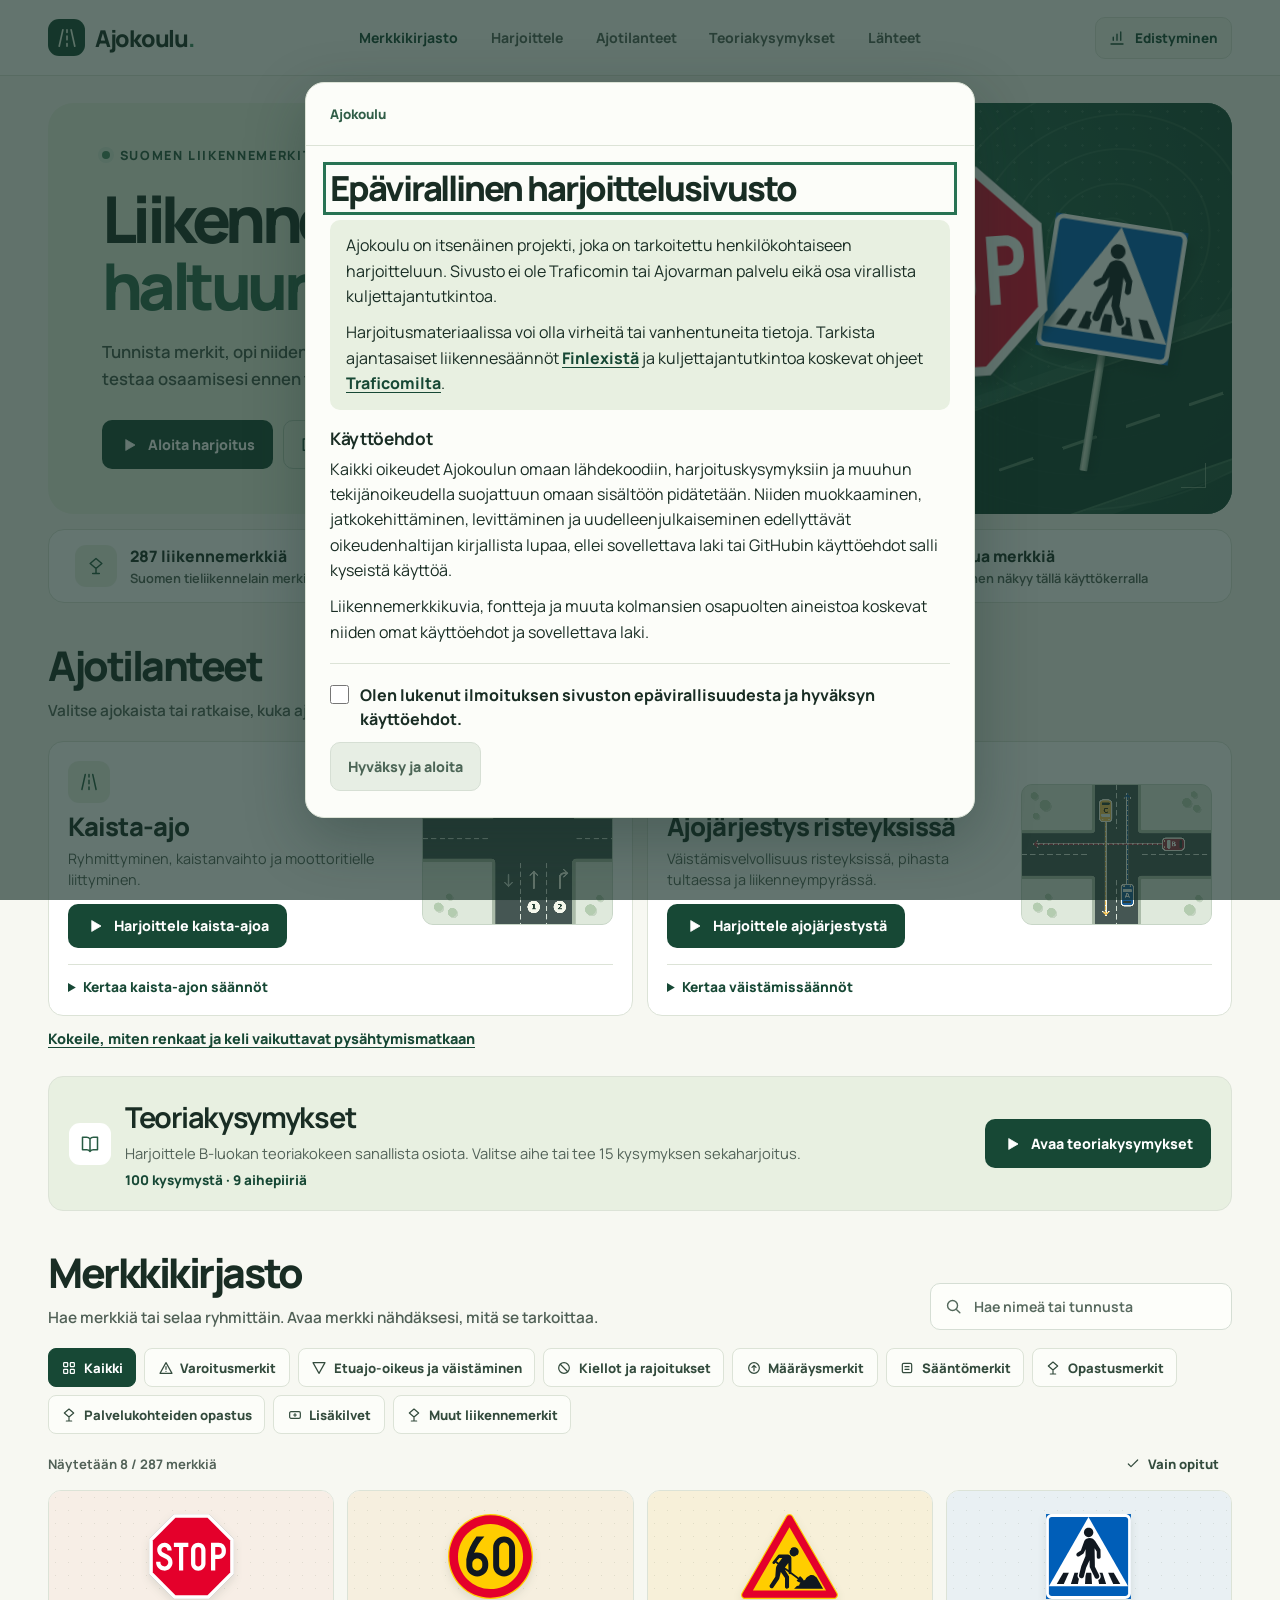
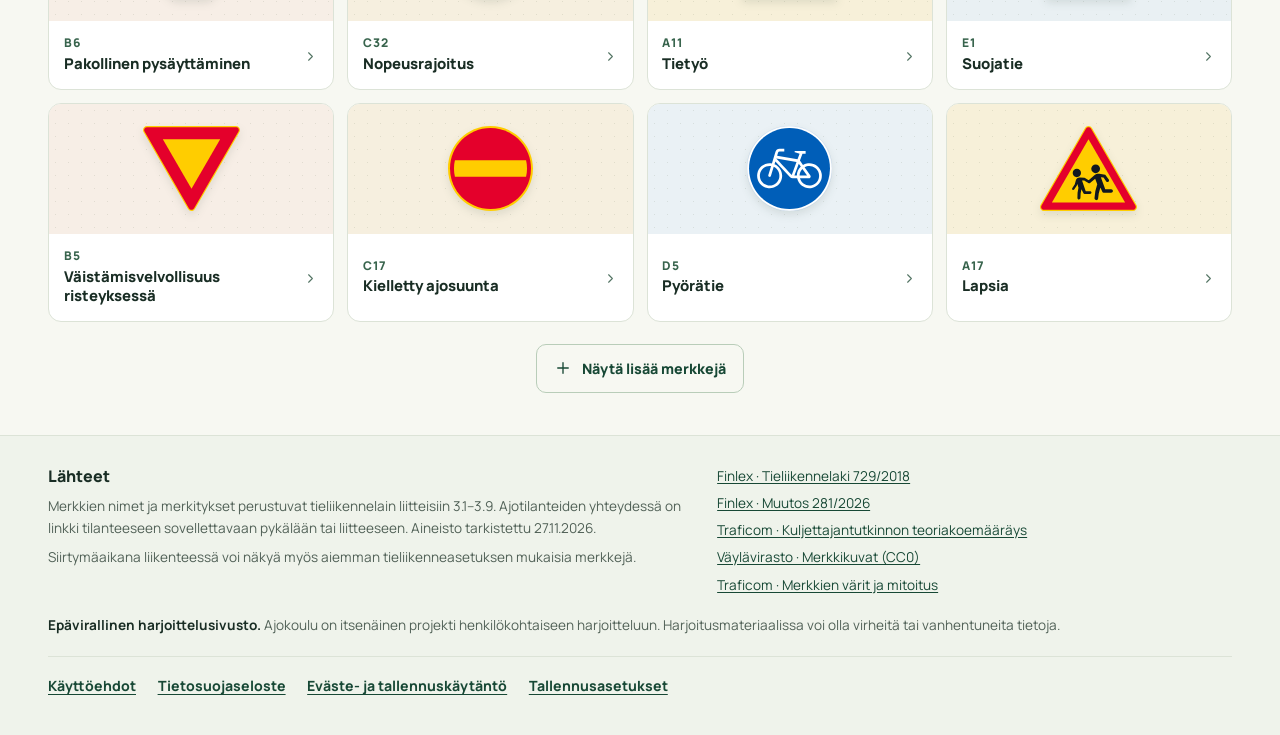
==== commit fb5f97b0: "Lisää interaktiivinen pysähtymismatkademo" ====
--- a/index.html
+++ b/index.html
@@ -136,6 +136,7 @@
           </details>
         </article>
       </div>
+      <p class="driving-demo-link"><a href="./demot/renkaat.html">Kokeile, miten renkaat ja keli vaikuttavat pysähtymismatkaan</a></p>
     </section>
 
     <section class="theory-section" id="teoriakysymykset" aria-labelledby="theory-heading">
--- a/driving.css
+++ b/driving.css
@@ -207,6 +207,14 @@
 
 .driving-source { font-size: .82rem; }
 
+.driving-demo-link {
+  margin-top: .85rem;
+  color: var(--forest);
+  font-size: .9rem;
+  font-weight: 800;
+  text-underline-offset: .2em;
+}
+
 @media (max-width: 900px) {
   .driving-card { grid-template-columns: 1fr; gap: 12px; }
   .driving-preview { grid-row: 1; aspect-ratio: 2.1; object-fit: cover; }
